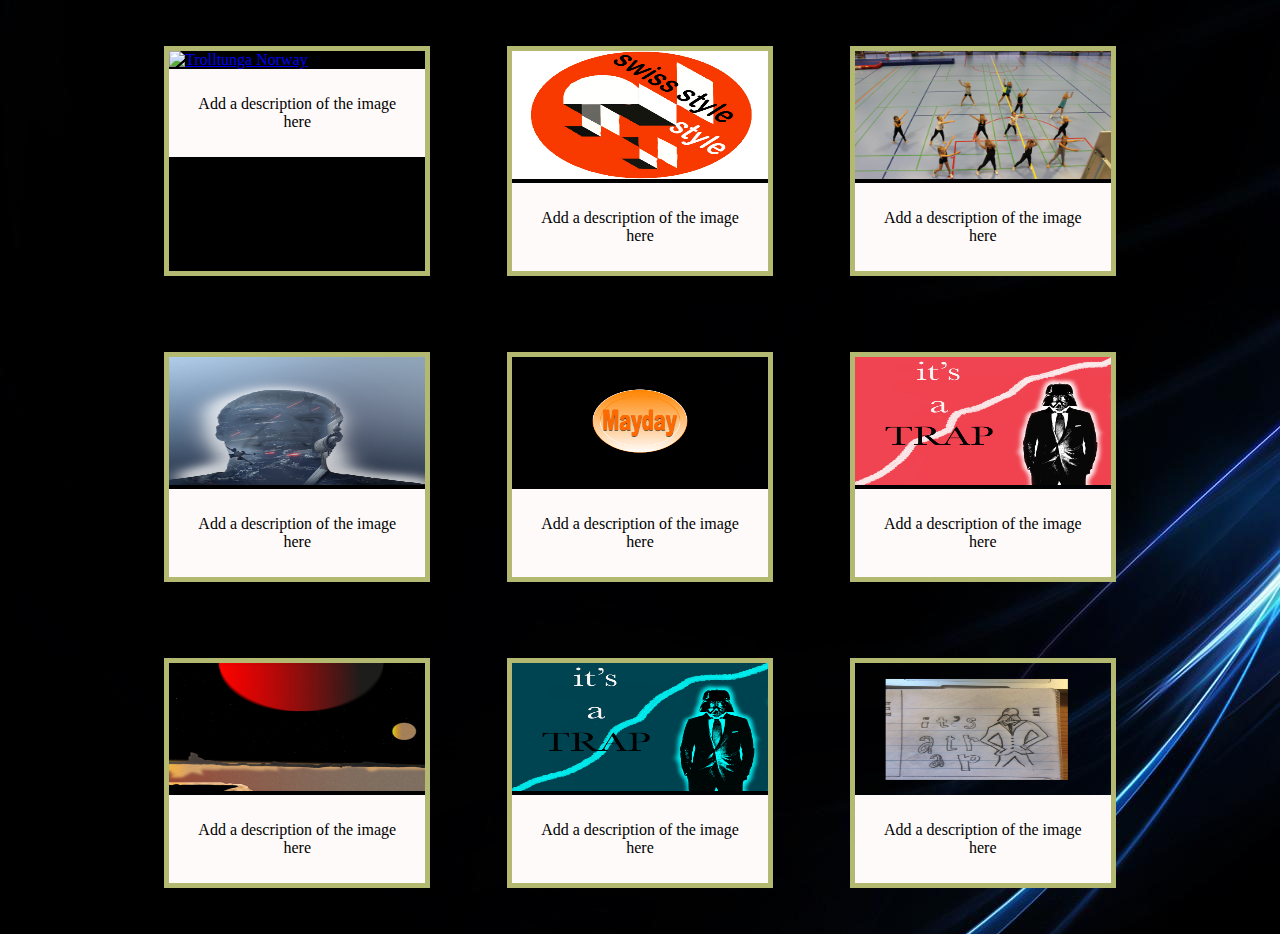
==== galari.html @ d32ac766 "nu skal det snart se godt ud =)" ====
<!DOCTYPE html>
<html lang="da">

<head>
    <meta charset="utf-8">
    <meta name="viewport" content="width=device-width, initial-scale=1.0">
    <title></title>
    <link rel="stylesheet" href="style.css">
</head>

<body>
    <div id="far">
        <div class="gallery">
            <a target="_blank" href="/img/DenF%C3%B8ste.png">
    <img src="/img/DenF%C3%B8ste.png" alt="Trolltunga Norway" width="300" height="200">
  </a>
            <div class="desc">Add a description of the image here</div>
        </div>

        <div class="gallery">
            <a target="_blank" href="/img/ikonsiwss.jpg">
    <img src="/img/ikonsiwss.jpg" alt="Forest" width="300" height="200">
  </a>
            <div class="desc">Add a description of the image here</div>
        </div>

        <div class="gallery">
            <a target="_blank" href="/img/IMG_6954-kopi.jpg">
    <img src="/img/IMG_6954-kopi.jpg" alt="Northern Lights" width="600" height="400">
  </a>
            <div class="desc">Add a description of the image here</div>
        </div>

        <div class="gallery">
            <a target="_blank" href="/img/jostarwars.png">
    <img src="/img/jostarwars.png" alt="Mountains">
  </a>
            <div class="desc">Add a description of the image here</div>
        </div>
        <div class="gallery">
            <a target="_blank" href="/img/Mayday_med_text.png">
    <img src="/img/Mayday_med_text.png" alt="Mountains" >
  </a>
            <div class="desc">Add a description of the image here</div>
        </div>
        <div class="gallery">
            <a target="_blank" href="/img/mit%20splaz-1.jpg">
    <img src="/img/mit%20splaz-1.jpg" alt="Mountains">
  </a>
            <div class="desc">Add a description of the image here</div>
        </div>
        <div class="gallery">
            <a target="_blank" href="/img/Sk%C3%A6rmbillede%202017-10-19%20kl.%2022.25.16-kopi.png">
    <img src="/img/Sk%C3%A6rmbillede%202017-10-19%20kl.%2022.25.16-kopi.png" alt="Mountains" >
  </a>
            <div class="desc">Add a description of the image here</div>
        </div>
        <div class="gallery">
            <a target="_blank" href="/img/starwars-1.png">
    <img src="/img/starwars-1.png" alt="Mountains">
  </a>
            <div class="desc">Add a description of the image here</div>
        </div>

        <div class="gallery">
            <a target="_blank" href="/img/swiss%20star%20warsArtboard%205.png">
    <img src="/img/swiss%20star%20warsArtboard%205.png" alt="Mountains">
  </a>
            <div class="desc">Add a description of the image here</div>
        </div>
    </div>
    <script src="script.js"></script>
</body>

</html>
---- style.css ----
body {
    background-image: url(high-quality-abstract-wallpaper-1003.jpg);


}





/*menu*/

.dropbtn {
    background-color: #4c72af;
    color: white;
    padding: 16px;
    font-size: 26px;
    border: none;
    cursor: pointer;
    z-index: 20;
    width: 130px;
    height: 70px;


}



.dropdown {
    position: relative;
    display: inline-block;

    z-index: 23;
}

.dropdown-content {
    display: none;
    position: absolute;
    background-color: rgba(0, 97, 255, 0.9);
    min-width: 140px;
    box-shadow: 10px 10px 5px #888888;


}

.dropdown-content a {
    color: black;
    padding: 12px 16px;
    text-decoration: none;
    display: block;



}

.dropdown-content a:hover {
    background-color: #f1f1f1
}

.dropdown:hover .dropdown-content {
    display: block;
}

.dropdown:hover .dropbtn {
    background-color: #577cc3;
}

.sectionwrapper {
    display: flex;
    flex-wrap: wrap;
    align-items: center;
}

section {
    margin: 2%;
    padding: 3%;
    background-color: rgba(253, 251, 251, 0.7)
}

h1 {
    text-align: center;
    font-size: 250%;
}

h2 {
    font-size: 200%;
}

#cv {
    background-color: rgba(17, 149, 219, 0.53);
    padding: 2vw;
    font-size: 4vw;
    border: none;
    cursor: pointer;
    width: 30vw;
    height: 10vw;




}



#vis {
    background-color: rgba(17, 149, 219, 0.53);
    padding: 16px;
    font-size: 19px;
    border: none;
    cursor: pointer;
    width: 330px;
    height: 50px;


}

p {
    font-family: 'Oswald', sans-serif;
}


.slide {
    width: 40vw;
    height: 30vw;
    overflow: hidden;
    position: relative;
    right: -30%;

}

.slide img {
    position: absolute;
    animation: fling-minislide 20s infinite;
    opacity: 0;
    width: 30vw;
    height: auto;
}

@keyframes fling-minislide {
    15% {
        opacity: 1;
    }
    20% {
        opacity: 0;
    }
}

.slide img:nth-child(1) {
    animation-delay: 0s;
}

.slide img:nth-child(2) {
    animation-delay: 3s;
}

.slide img:nth-child(3) {
    animation-delay: 6s;
}

.slide img:nth-child(4) {
    animation-delay: 9s;
}

.slide img:nth-child(5) {
    animation-delay: 12s;
}

.slide img:nth-child(6) {
    animation-delay: 15s;
}

.slide img:nth-child(7) {
    animation-delay: 18s;
}



/*galari*/

#far {
    display: flex;
    justify-content: center;
    margin: 1;
    flex-wrap: wrap;


}

.gallery {
    margin: 3vw;
    border: 0.4vw solid #b3b971;
    width: 20vw;
}

.gallery:hover {
    border: 0.4vw solid #777;
}

.gallery img {
    width: 100%;
    height: 10vw;
}

.desc {
    padding: 2vw;
    text-align: center;
    background-color: snow;
}

object {
    height: 100vw;
    width: 100vw;
}

#gem {
    background-color: rgba(17, 149, 219, 0.53);
    padding: 16px;
    font-size: 19px;
    border: none;
    cursor: pointer;
    width: 330px;
    height: 50px;

}
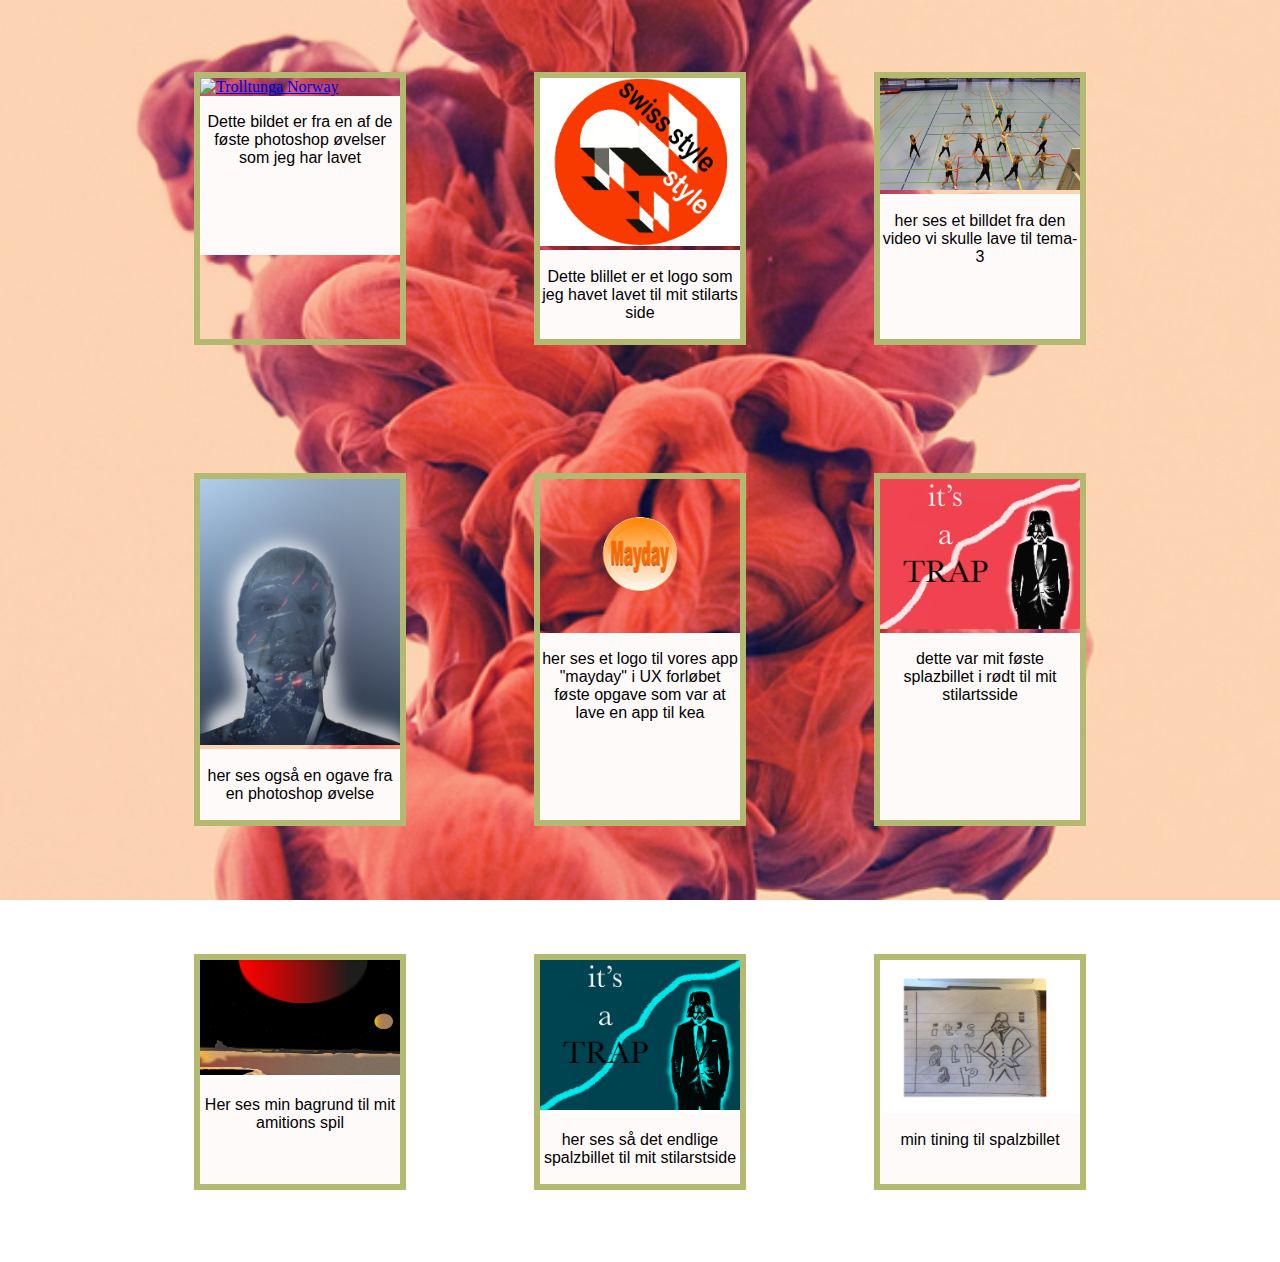
==== commit 8548d321: "gif" ====
--- a/galari.html
+++ b/galari.html
@@ -12,61 +12,79 @@
     <div id="far">
         <div class="gallery">
             <a target="_blank" href="/img/DenF%C3%B8ste.png">
-    <img src="/img/DenF%C3%B8ste.png" alt="Trolltunga Norway" width="300" height="200">
-  </a>
-            <div class="desc">Add a description of the image here</div>
+                <div><img src="/img/DenF%C3%B8ste.png" alt="Trolltunga Norway"></div>
+            </a>
+            <div class="desc">
+                <p>Dette bildet er fra en af de føste photoshop øvelser som jeg har lavet</p>
+            </div>
         </div>
 
         <div class="gallery">
             <a target="_blank" href="/img/ikonsiwss.jpg">
-    <img src="/img/ikonsiwss.jpg" alt="Forest" width="300" height="200">
-  </a>
-            <div class="desc">Add a description of the image here</div>
+                <div><img src="/img/ikonsiwss.jpg" alt=""></div>
+            </a>
+            <div class="desc">
+                <p>Dette blillet er et logo som jeg havet lavet til mit stilarts side</p>
+            </div>
         </div>
 
         <div class="gallery">
             <a target="_blank" href="/img/IMG_6954-kopi.jpg">
-    <img src="/img/IMG_6954-kopi.jpg" alt="Northern Lights" width="600" height="400">
-  </a>
-            <div class="desc">Add a description of the image here</div>
+                <div> <img src="/img/IMG_6954-kopi.jpg" alt=""></div>
+            </a>
+            <div class="desc">
+                <p>her ses et billdet fra den video vi skulle lave til tema- 3</p>
+            </div>
         </div>
 
         <div class="gallery">
             <a target="_blank" href="/img/jostarwars.png">
-    <img src="/img/jostarwars.png" alt="Mountains">
-  </a>
-            <div class="desc">Add a description of the image here</div>
+                <div><img src="/img/jostarwars.png" alt="Mountains"></div>
+            </a>
+            <div class="desc">
+                <p>her ses også en ogave fra en photoshop øvelse</p>
+            </div>
         </div>
         <div class="gallery">
             <a target="_blank" href="/img/Mayday_med_text.png">
-    <img src="/img/Mayday_med_text.png" alt="Mountains" >
-  </a>
-            <div class="desc">Add a description of the image here</div>
+                <div> <img src="/img/Mayday_med_text.png" alt="Mountains"> </div>
+            </a>
+            <div class="desc">
+                <p> her ses et logo til vores app "mayday" i UX forløbet føste opgave som var at lave en app til kea</p>
+            </div>
         </div>
         <div class="gallery">
             <a target="_blank" href="/img/mit%20splaz-1.jpg">
-    <img src="/img/mit%20splaz-1.jpg" alt="Mountains">
-  </a>
-            <div class="desc">Add a description of the image here</div>
+                <div> <img src="/img/mit%20splaz-1.jpg" alt="Mountains"></div>
+            </a>
+            <div class="desc">
+                <p>dette var mit føste splazbillet i rødt til mit stilartsside</p>
+            </div>
         </div>
         <div class="gallery">
             <a target="_blank" href="/img/Sk%C3%A6rmbillede%202017-10-19%20kl.%2022.25.16-kopi.png">
-    <img src="/img/Sk%C3%A6rmbillede%202017-10-19%20kl.%2022.25.16-kopi.png" alt="Mountains" >
-  </a>
-            <div class="desc">Add a description of the image here</div>
+                <div> <img src="/img/Sk%C3%A6rmbillede%202017-10-19%20kl.%2022.25.16-kopi.png" alt="Mountains"></div>
+            </a>
+            <div class="desc">
+                <p>Her ses min bagrund til mit amitions spil</p>
+            </div>
         </div>
         <div class="gallery">
             <a target="_blank" href="/img/starwars-1.png">
-    <img src="/img/starwars-1.png" alt="Mountains">
-  </a>
-            <div class="desc">Add a description of the image here</div>
+                <div><img src="/img/starwars-1.png" alt=""></div>
+            </a>
+            <div class="desc">
+                <p>her ses så det endlige spalzbillet til mit stilarstside</p>
+            </div>
         </div>
 
         <div class="gallery">
             <a target="_blank" href="/img/swiss%20star%20warsArtboard%205.png">
-    <img src="/img/swiss%20star%20warsArtboard%205.png" alt="Mountains">
-  </a>
-            <div class="desc">Add a description of the image here</div>
+                <div><img src="/img/swiss%20star%20warsArtboard%205.png" alt=""></div>
+            </a>
+            <div class="desc">
+                <P>min tining til spalzbillet</P>
+            </div>
         </div>
     </div>
     <script src="script.js"></script>
--- a/style.css
+++ b/style.css
@@ -1,5 +1,9 @@
 body {
-    background-image: url(high-quality-abstract-wallpaper-1003.jpg);
+    background-image: url(ink2.jpg);
+    background-size: cover;
+    background-position: center;
+    background-attachment: fixed;
+
 
 
 }
@@ -39,6 +43,7 @@
     background-color: rgba(0, 97, 255, 0.9);
     min-width: 140px;
     box-shadow: 10px 10px 5px #888888;
+    border-radius: 10%;
 
 
 }
@@ -54,7 +59,7 @@
 }
 
 .dropdown-content a:hover {
-    background-color: #f1f1f1
+    background-color: #f1f1f1;
 }
 
 .dropdown:hover .dropdown-content {
@@ -74,7 +79,7 @@
 section {
     margin: 2%;
     padding: 3%;
-    background-color: rgba(253, 251, 251, 0.7)
+    background-color: rgba(255, 255, 255, 0.7)
 }
 
 h1 {
@@ -82,7 +87,7 @@
     font-size: 250%;
 }
 
-h2 {
+h3 {
     font-size: 200%;
 }
 
@@ -90,7 +95,7 @@
     background-color: rgba(17, 149, 219, 0.53);
     padding: 2vw;
     font-size: 4vw;
-    border: none;
+    border-radius: 30%;
     cursor: pointer;
     width: 30vw;
     height: 10vw;
@@ -101,18 +106,22 @@
 }
 
 
+button {
+    border-radius: 100%
+}
 
 #vis {
     background-color: rgba(17, 149, 219, 0.53);
-    padding: 16px;
+
     font-size: 19px;
-    border: none;
-    cursor: pointer;
-    width: 330px;
-    height: 50px;
-
-
-}
+    border-radius: 10%;
+    cursor: pointer;
+    width: 25vw;
+    height: 5vw;
+
+
+}
+
 
 p {
     font-family: 'Oswald', sans-serif;
@@ -124,7 +133,7 @@
     height: 30vw;
     overflow: hidden;
     position: relative;
-    right: -30%;
+    right: -35%;
 
 }
 
@@ -132,7 +141,7 @@
     position: absolute;
     animation: fling-minislide 20s infinite;
     opacity: 0;
-    width: 30vw;
+    width: 35vw;
     height: auto;
 }
 
@@ -184,27 +193,34 @@
     flex-wrap: wrap;
 
 
+
 }
 
 .gallery {
-    margin: 3vw;
-    border: 0.4vw solid #b3b971;
-    width: 20vw;
+    margin: 5vw;
+    border: 0.5vw solid #b3b971;
+    flex-basis: 200px;
+    overflow: hidden;
+
+
 }
 
 .gallery:hover {
-    border: 0.4vw solid #777;
+    border: 0.5vw solid #777;
+    transform: scale(1.2)
 }
 
 .gallery img {
     width: 100%;
-    height: 10vw;
+
+
 }
 
 .desc {
-    padding: 2vw;
+    padding: 0.1vw;
     text-align: center;
     background-color: snow;
+    height: 60%;
 }
 
 object {
@@ -222,3 +238,18 @@
     height: 50px;
 
 }
+
+#gif {
+    display: flex;
+    justify-content: flex-start;
+
+}
+
+#gif img {
+    width: 10vw;
+    height: 10vw;
+
+
+
+
+}
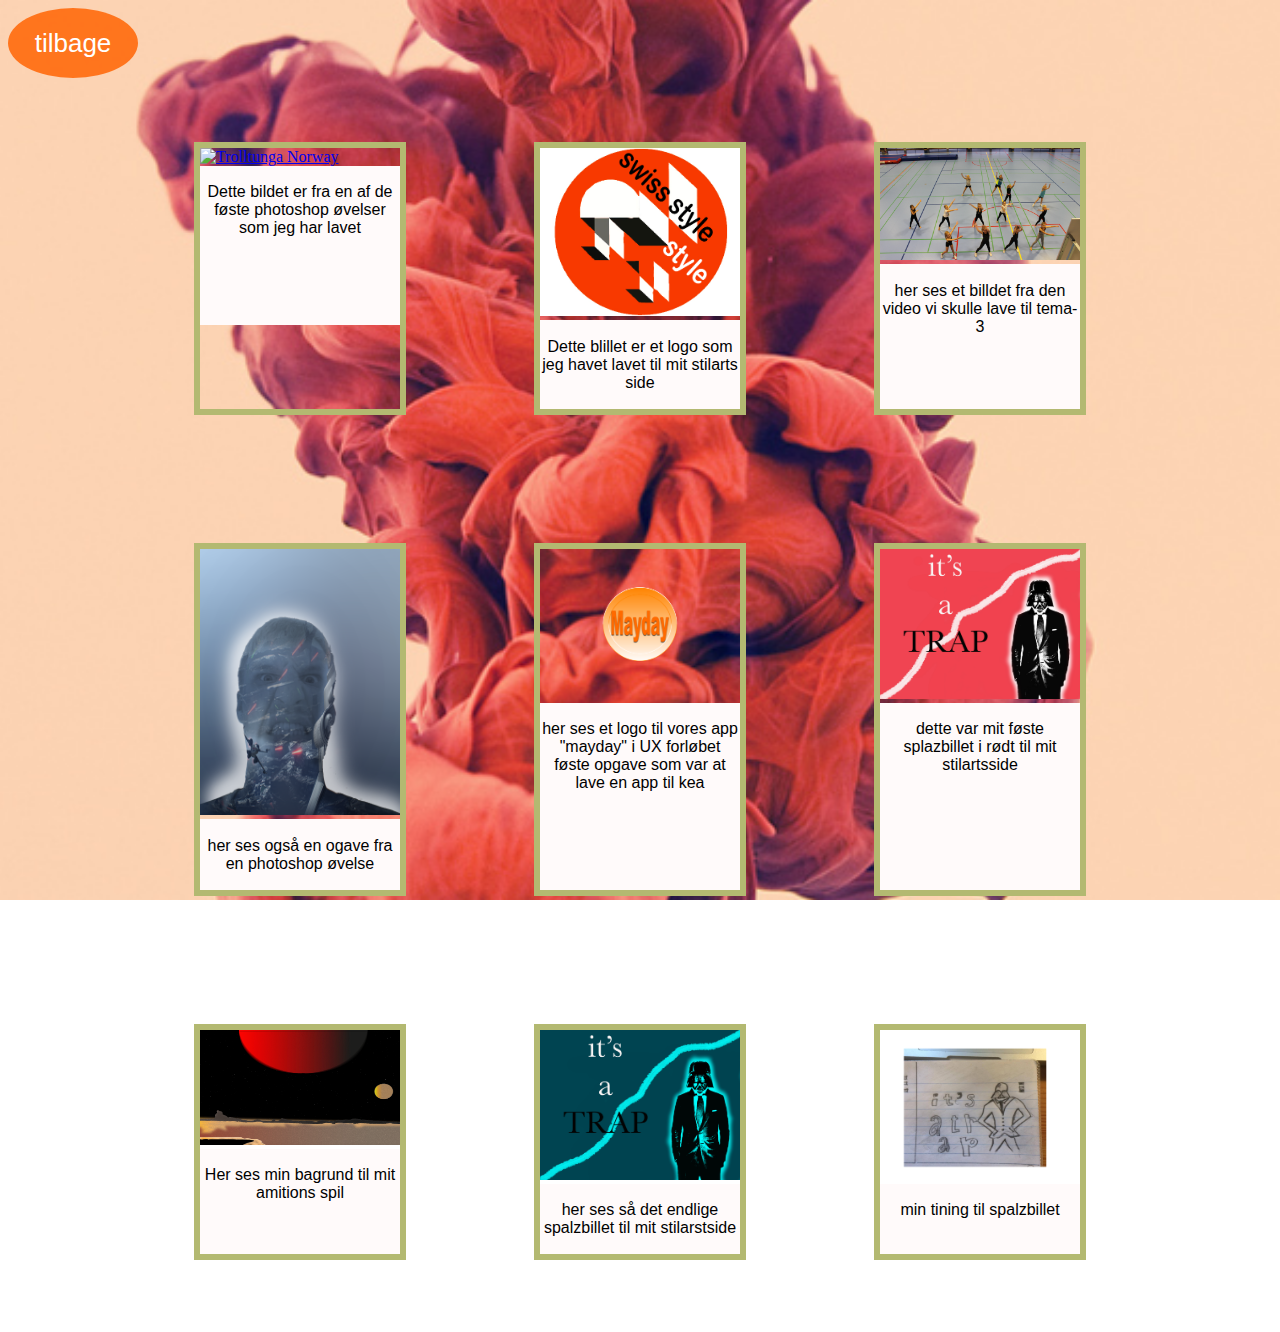
==== commit 1902d676: "KunTextTilbage" ====
--- a/galari.html
+++ b/galari.html
@@ -9,6 +9,9 @@
 </head>
 
 <body>
+    <div class="dropdown">
+        <a href="index.html"><button class="dropbtn">tilbage</button></a>
+    </div>
     <div id="far">
         <div class="gallery">
             <a target="_blank" href="/img/DenF%C3%B8ste.png">
--- a/style.css
+++ b/style.css
@@ -15,7 +15,7 @@
 /*menu*/
 
 .dropbtn {
-    background-color: #4c72af;
+    background-color: rgba(255, 102, 7, 0.87);
     color: white;
     padding: 16px;
     font-size: 26px;
@@ -40,7 +40,7 @@
 .dropdown-content {
     display: none;
     position: absolute;
-    background-color: rgba(0, 97, 255, 0.9);
+    background-color: rgba(255, 102, 7, 0.87);
     min-width: 140px;
     box-shadow: 10px 10px 5px #888888;
     border-radius: 10%;
@@ -59,7 +59,9 @@
 }
 
 .dropdown-content a:hover {
-    background-color: #f1f1f1;
+    background-color: #8b3b08;
+    transform: scale(1.1);
+    border-radius: 20%;
 }
 
 .dropdown:hover .dropdown-content {
@@ -67,7 +69,7 @@
 }
 
 .dropdown:hover .dropbtn {
-    background-color: #577cc3;
+    background-color: #8b3b08;
 }
 
 .sectionwrapper {
@@ -92,13 +94,13 @@
 }
 
 #cv {
-    background-color: rgba(17, 149, 219, 0.53);
+    background-color: rgba(255, 177, 0, 0.53);
     padding: 2vw;
-    font-size: 4vw;
-    border-radius: 30%;
+    font-size: 2vw;
+    border-radius: 20%;
     cursor: pointer;
     width: 30vw;
-    height: 10vw;
+    height: 6vw;
 
 
 
@@ -107,11 +109,11 @@
 
 
 button {
-    border-radius: 100%
+    border-radius: 100%;
 }
 
 #vis {
-    background-color: rgba(17, 149, 219, 0.53);
+    background-color: rgba(255, 177, 0, 0.53);
 
     font-size: 19px;
     border-radius: 10%;
@@ -229,19 +231,21 @@
 }
 
 #gem {
-    background-color: rgba(17, 149, 219, 0.53);
+    background-color: rgba(255, 177, 0, 0.53);
+
     padding: 16px;
     font-size: 19px;
     border: none;
     cursor: pointer;
     width: 330px;
     height: 50px;
+    margin: 2vw;
 
 }
 
 #gif {
     display: flex;
-    justify-content: flex-start;
+    justify-content: flex-end;
 
 }
 
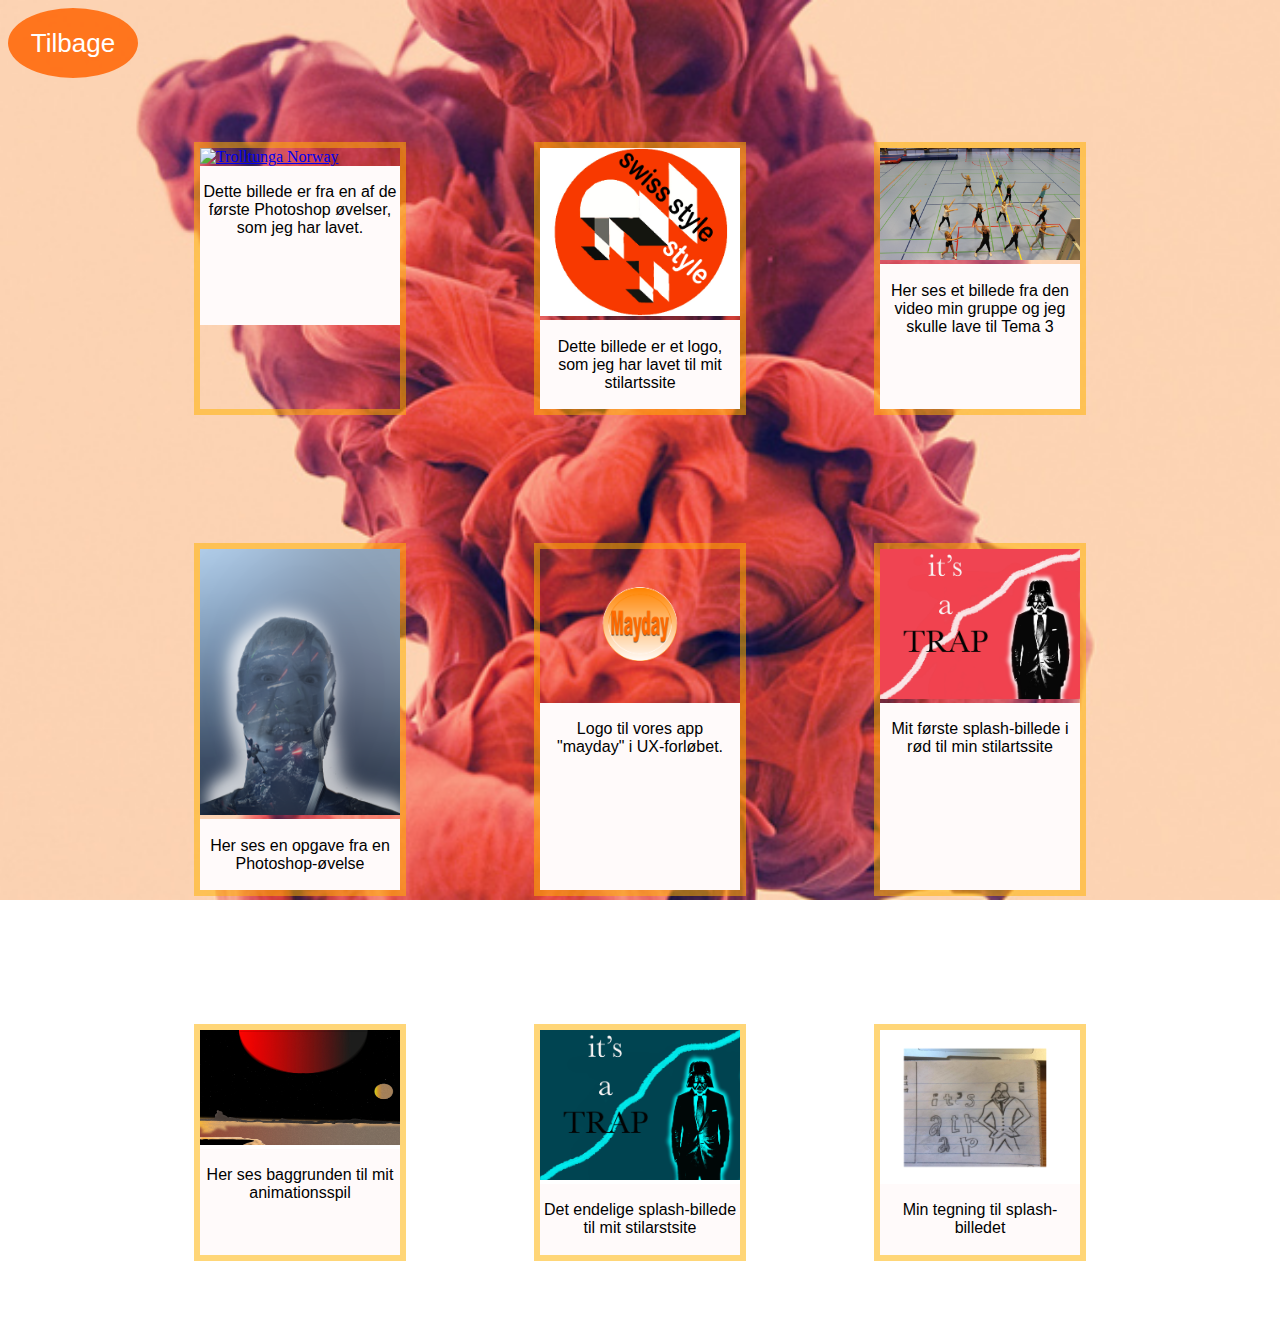
==== commit ec5ea587: "NæstenDone" ====
--- a/galari.html
+++ b/galari.html
@@ -10,7 +10,7 @@
 
 <body>
     <div class="dropdown">
-        <a href="index.html"><button class="dropbtn">tilbage</button></a>
+        <a href="index.html"><button class="dropbtn">Tilbage</button></a>
     </div>
     <div id="far">
         <div class="gallery">
@@ -18,7 +18,7 @@
                 <div><img src="/img/DenF%C3%B8ste.png" alt="Trolltunga Norway"></div>
             </a>
             <div class="desc">
-                <p>Dette bildet er fra en af de føste photoshop øvelser som jeg har lavet</p>
+                <p>Dette billede er fra en af de første Photoshop øvelser, som jeg har lavet.</p>
             </div>
         </div>
 
@@ -27,7 +27,7 @@
                 <div><img src="/img/ikonsiwss.jpg" alt=""></div>
             </a>
             <div class="desc">
-                <p>Dette blillet er et logo som jeg havet lavet til mit stilarts side</p>
+                <p>Dette billede er et logo, som jeg har lavet til mit stilartssite</p>
             </div>
         </div>
 
@@ -36,7 +36,7 @@
                 <div> <img src="/img/IMG_6954-kopi.jpg" alt=""></div>
             </a>
             <div class="desc">
-                <p>her ses et billdet fra den video vi skulle lave til tema- 3</p>
+                <p>Her ses et billede fra den video min gruppe og jeg skulle lave til Tema 3</p>
             </div>
         </div>
 
@@ -45,7 +45,7 @@
                 <div><img src="/img/jostarwars.png" alt="Mountains"></div>
             </a>
             <div class="desc">
-                <p>her ses også en ogave fra en photoshop øvelse</p>
+                <p>Her ses en opgave fra en Photoshop-øvelse</p>
             </div>
         </div>
         <div class="gallery">
@@ -53,7 +53,7 @@
                 <div> <img src="/img/Mayday_med_text.png" alt="Mountains"> </div>
             </a>
             <div class="desc">
-                <p> her ses et logo til vores app "mayday" i UX forløbet føste opgave som var at lave en app til kea</p>
+                <p> Logo til vores app "mayday" i UX-forløbet.</p>
             </div>
         </div>
         <div class="gallery">
@@ -61,7 +61,7 @@
                 <div> <img src="/img/mit%20splaz-1.jpg" alt="Mountains"></div>
             </a>
             <div class="desc">
-                <p>dette var mit føste splazbillet i rødt til mit stilartsside</p>
+                <p>Mit første splash-billede i rød til min stilartssite</p>
             </div>
         </div>
         <div class="gallery">
@@ -69,7 +69,7 @@
                 <div> <img src="/img/Sk%C3%A6rmbillede%202017-10-19%20kl.%2022.25.16-kopi.png" alt="Mountains"></div>
             </a>
             <div class="desc">
-                <p>Her ses min bagrund til mit amitions spil</p>
+                <p>Her ses baggrunden til mit animationsspil</p>
             </div>
         </div>
         <div class="gallery">
@@ -77,7 +77,7 @@
                 <div><img src="/img/starwars-1.png" alt=""></div>
             </a>
             <div class="desc">
-                <p>her ses så det endlige spalzbillet til mit stilarstside</p>
+                <p>Det endelige splash-billede til mit stilarstsite</p>
             </div>
         </div>
 
@@ -86,7 +86,7 @@
                 <div><img src="/img/swiss%20star%20warsArtboard%205.png" alt=""></div>
             </a>
             <div class="desc">
-                <P>min tining til spalzbillet</P>
+                <P>Min tegning til splash-billedet</P>
             </div>
         </div>
     </div>
--- a/style.css
+++ b/style.css
@@ -60,8 +60,13 @@
 
 .dropdown-content a:hover {
     background-color: #8b3b08;
-    transform: scale(1.1);
-    border-radius: 20%;
+    border-radius: 10%;
+    text-decoration-color: white;
+    font-size: 200%;
+}
+
+.dropdown-content p {
+    transform: scale(1.1)
 }
 
 .dropdown:hover .dropdown-content {
@@ -200,7 +205,7 @@
 
 .gallery {
     margin: 5vw;
-    border: 0.5vw solid #b3b971;
+    border: 0.5vw solid rgba(255, 177, 0, 0.53);
     flex-basis: 200px;
     overflow: hidden;
 
@@ -208,7 +213,7 @@
 }
 
 .gallery:hover {
-    border: 0.5vw solid #777;
+    border: 0.5vw solid rgba(255, 102, 7, 0.87);
     transform: scale(1.2)
 }
 
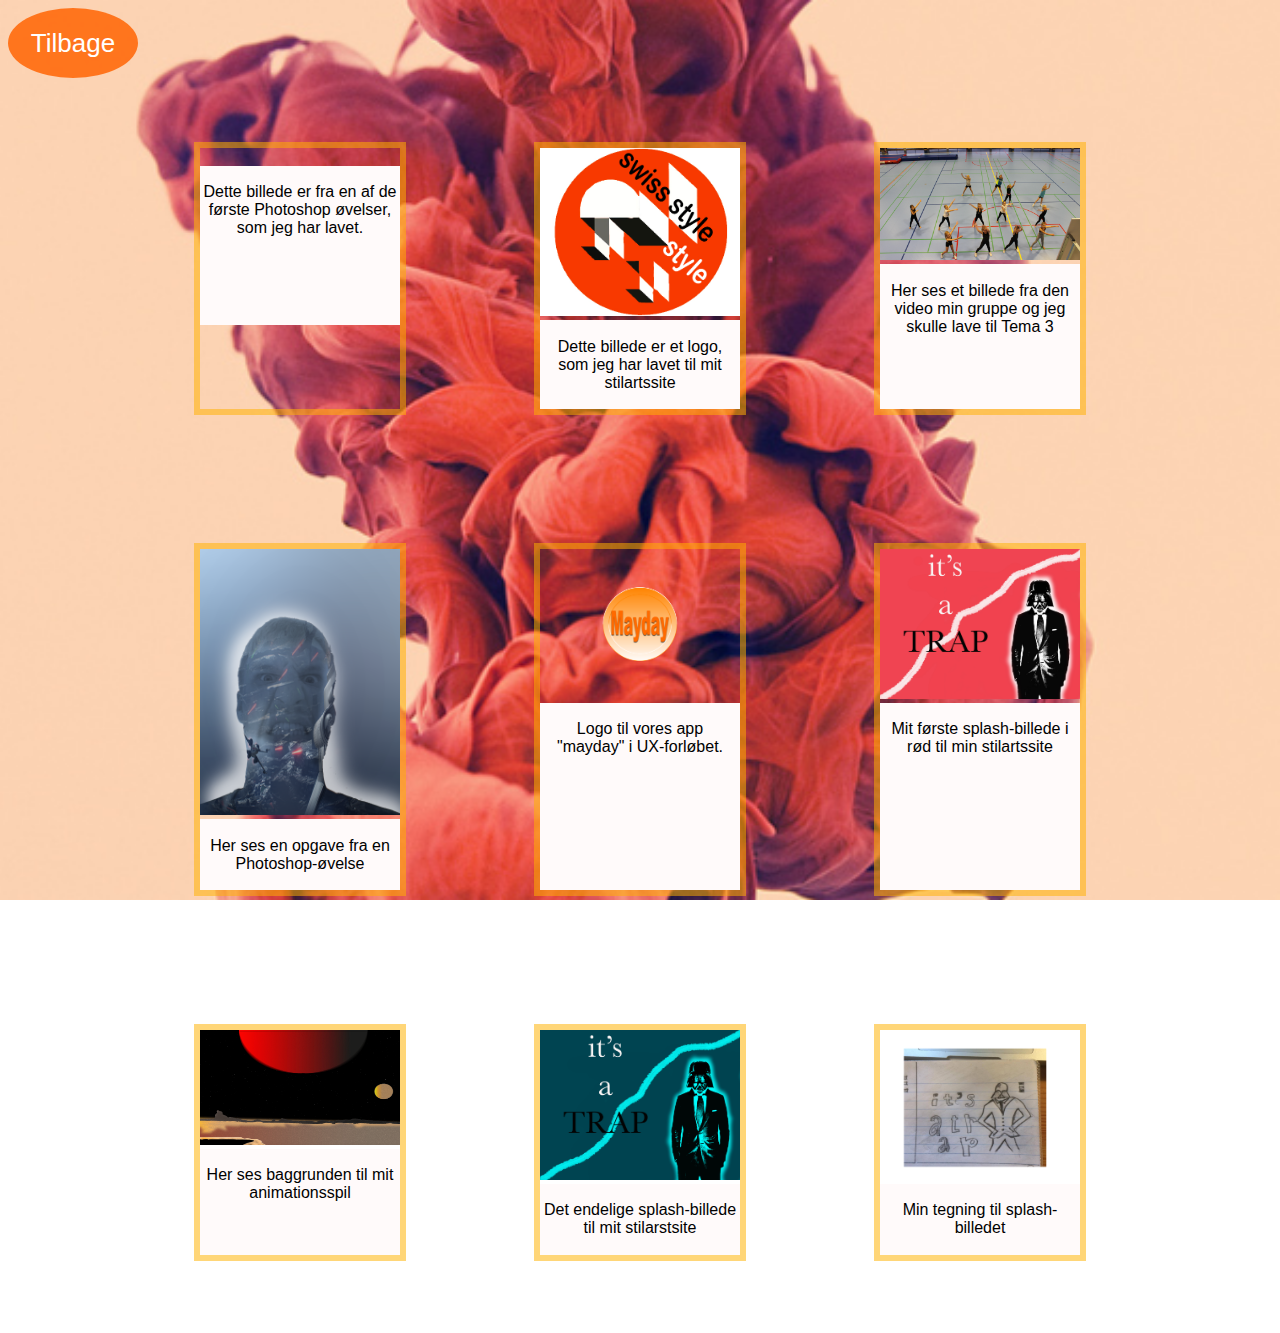
==== commit f12b0c81: "done" ====
--- a/galari.html
+++ b/galari.html
@@ -14,8 +14,8 @@
     </div>
     <div id="far">
         <div class="gallery">
-            <a target="_blank" href="/img/DenF%C3%B8ste.png">
-                <div><img src="/img/DenF%C3%B8ste.png" alt="Trolltunga Norway"></div>
+            <a target="_blank" href="/img/DenFoste.png">
+                <div><img src="/img/DenFoste.png" alt=""></div>
             </a>
             <div class="desc">
                 <p>Dette billede er fra en af de første Photoshop øvelser, som jeg har lavet.</p>
@@ -32,8 +32,8 @@
         </div>
 
         <div class="gallery">
-            <a target="_blank" href="/img/IMG_6954-kopi.jpg">
-                <div> <img src="/img/IMG_6954-kopi.jpg" alt=""></div>
+            <a target="_blank" href="videoGruppe.jpg">
+                <div> <img src="videoGruppe.jpg" alt=""></div>
             </a>
             <div class="desc">
                 <p>Her ses et billede fra den video min gruppe og jeg skulle lave til Tema 3</p>
@@ -42,7 +42,7 @@
 
         <div class="gallery">
             <a target="_blank" href="/img/jostarwars.png">
-                <div><img src="/img/jostarwars.png" alt="Mountains"></div>
+                <div><img src="/img/jostarwars.png" alt=""></div>
             </a>
             <div class="desc">
                 <p>Her ses en opgave fra en Photoshop-øvelse</p>
@@ -50,31 +50,31 @@
         </div>
         <div class="gallery">
             <a target="_blank" href="/img/Mayday_med_text.png">
-                <div> <img src="/img/Mayday_med_text.png" alt="Mountains"> </div>
+                <div> <img src="/img/Mayday_med_text.png" alt=""> </div>
             </a>
             <div class="desc">
                 <p> Logo til vores app "mayday" i UX-forløbet.</p>
             </div>
         </div>
         <div class="gallery">
-            <a target="_blank" href="/img/mit%20splaz-1.jpg">
-                <div> <img src="/img/mit%20splaz-1.jpg" alt="Mountains"></div>
+            <a target="_blank" href="/img/mit_splaz.jpg">
+                <div> <img src="/img/mit_splaz.jpg" alt="Mountains"></div>
             </a>
             <div class="desc">
                 <p>Mit første splash-billede i rød til min stilartssite</p>
             </div>
         </div>
         <div class="gallery">
-            <a target="_blank" href="/img/Sk%C3%A6rmbillede%202017-10-19%20kl.%2022.25.16-kopi.png">
-                <div> <img src="/img/Sk%C3%A6rmbillede%202017-10-19%20kl.%2022.25.16-kopi.png" alt="Mountains"></div>
+            <a target="_blank" href="/img/Skermbillede.png">
+                <div> <img src="/img/Skermbillede.png" alt=""></div>
             </a>
             <div class="desc">
                 <p>Her ses baggrunden til mit animationsspil</p>
             </div>
         </div>
         <div class="gallery">
-            <a target="_blank" href="/img/starwars-1.png">
-                <div><img src="/img/starwars-1.png" alt=""></div>
+            <a target="_blank" href="/img/starwars.png">
+                <div><img src="/img/starwars.png" alt=""></div>
             </a>
             <div class="desc">
                 <p>Det endelige splash-billede til mit stilarstsite</p>
@@ -82,8 +82,8 @@
         </div>
 
         <div class="gallery">
-            <a target="_blank" href="/img/swiss%20star%20warsArtboard%205.png">
-                <div><img src="/img/swiss%20star%20warsArtboard%205.png" alt=""></div>
+            <a target="_blank" href="/img/swiss_star_warsArtboard.png">
+                <div><img src="/img/swiss_star_warsArtboard.png" alt=""></div>
             </a>
             <div class="desc">
                 <P>Min tegning til splash-billedet</P>
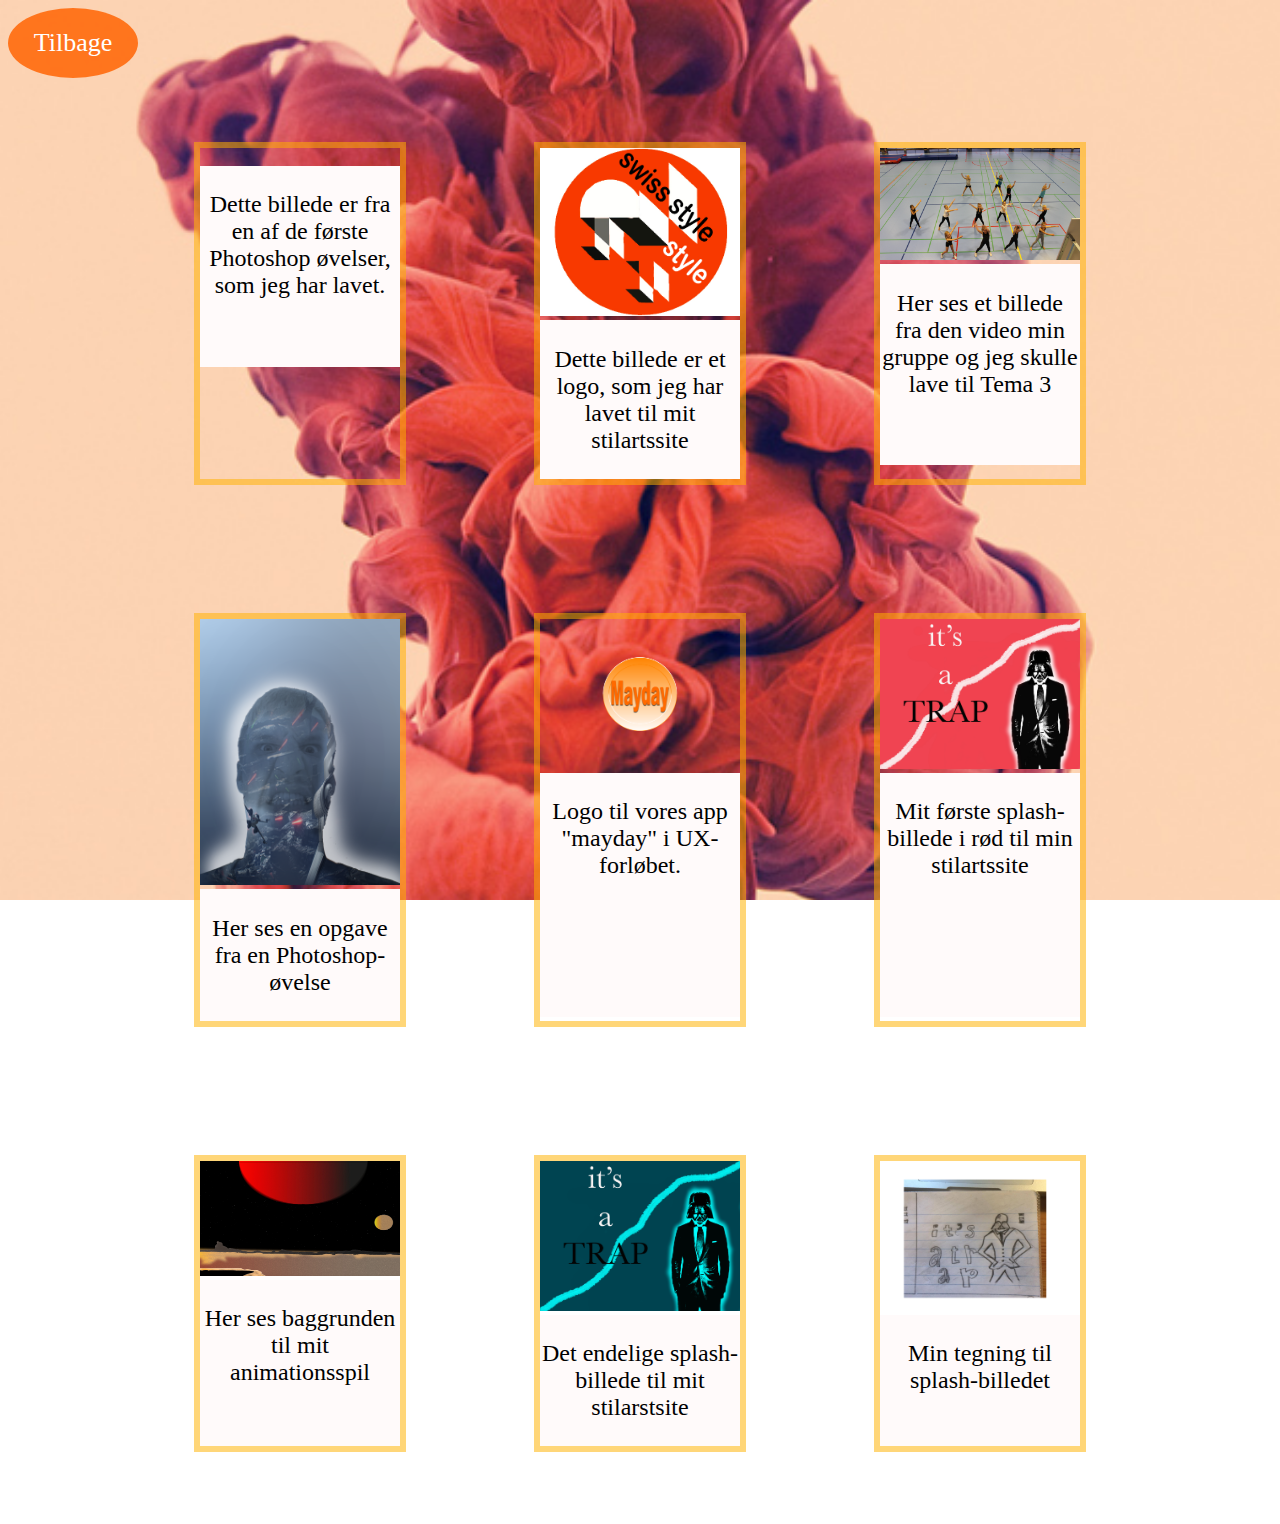
==== commit 30732e0d: "all done" ====
--- a/galari.html
+++ b/galari.html
@@ -4,13 +4,14 @@
 <head>
     <meta charset="utf-8">
     <meta name="viewport" content="width=device-width, initial-scale=1.0">
-    <title></title>
+    <title>gallery</title>
     <link rel="stylesheet" href="style.css">
 </head>
 
 <body>
     <div class="dropdown">
-        <a href="index.html"><button class="dropbtn">Tilbage</button></a>
+        <a href="index.html"><button onclick="window.location.href='/galari.html'" class="dropbtn">Tilbage</button></a>
+
     </div>
     <div id="far">
         <div class="gallery">
--- a/style.css
+++ b/style.css
@@ -9,7 +9,9 @@
 }
 
 
-
+a {
+    font-family: 'Bellefair', serif;
+}
 
 
 /*menu*/
@@ -48,6 +50,20 @@
 
 }
 
+.gallaribtn {
+    background-color: rgba(255, 102, 7, 0.87);
+    color: white;
+    padding: 16px;
+    font-size: 26px;
+    border: none;
+    cursor: pointer;
+    z-index: 20;
+    width: 130px;
+    height: 70px;
+
+}
+
+
 .dropdown-content a {
     color: black;
     padding: 12px 16px;
@@ -92,10 +108,15 @@
 h1 {
     text-align: center;
     font-size: 250%;
-}
+    font-family: 'Roboto', sans-serif;
+
+}
+
+
 
 h3 {
     font-size: 200%;
+    font-family: 'Roboto', sans-serif;
 }
 
 #cv {
@@ -115,6 +136,8 @@
 
 button {
     border-radius: 100%;
+    font-family: 'Bellefair', serif;
+
 }
 
 #vis {
@@ -131,7 +154,8 @@
 
 
 p {
-    font-family: 'Oswald', sans-serif;
+    font-family: 'Bellefair', serif;
+    font-size: 150%
 }
 
 
@@ -248,13 +272,13 @@
 
 }
 
-#gif {
+.gif {
     display: flex;
     justify-content: flex-end;
 
 }
 
-#gif img {
+.gif img {
     width: 10vw;
     height: 10vw;
 
